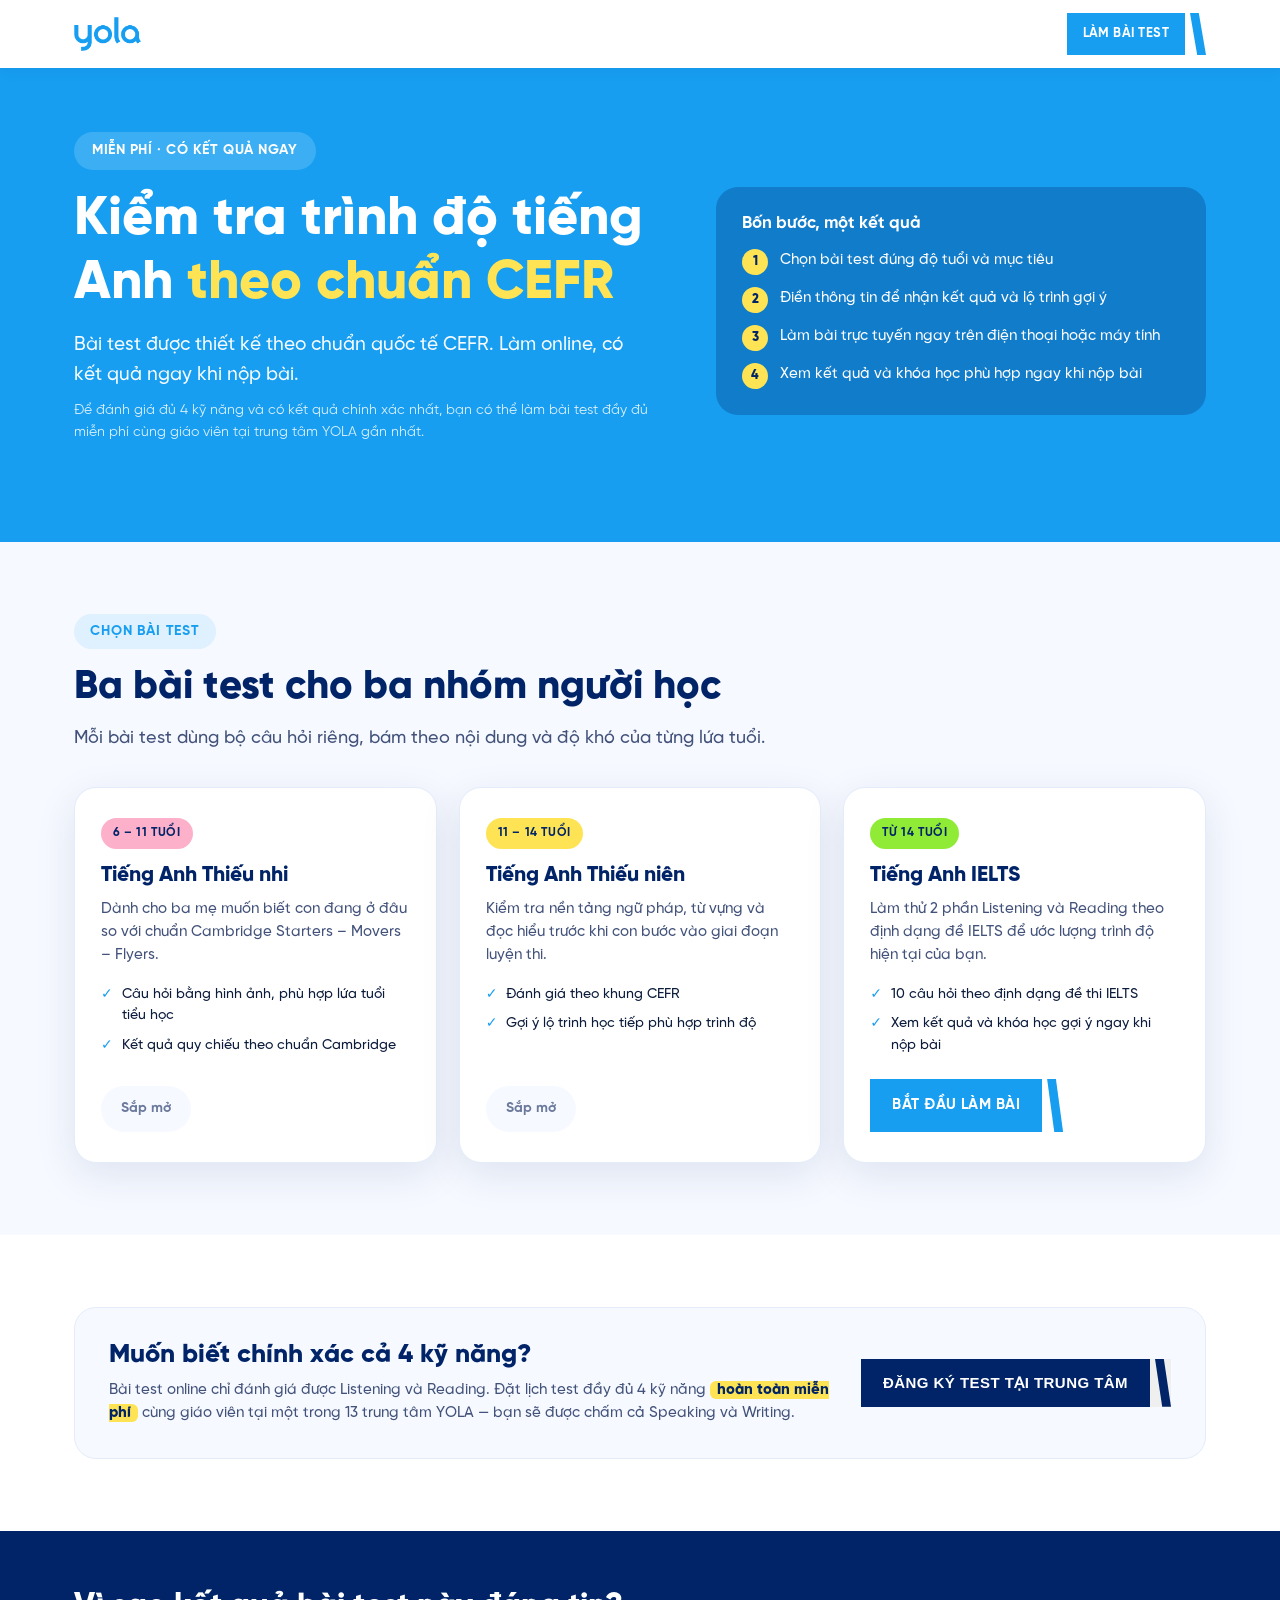
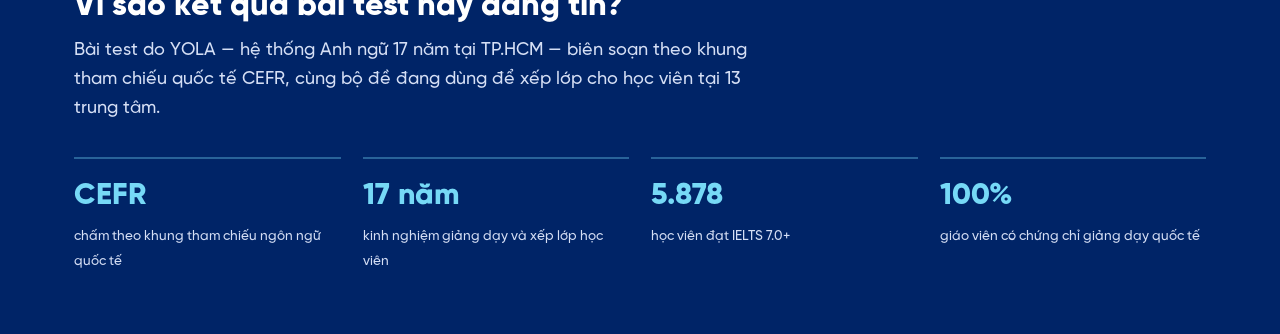
==== index.html @ 4b836312 "Add files via upload" ====
<!DOCTYPE html>
<html lang="vi">
<head>
<meta charset="UTF-8">
<meta name="viewport" content="width=device-width, initial-scale=1.0">
<title>Test trình độ tiếng Anh miễn phí theo chuẩn CEFR — YOLA</title>
<meta name="description" content="Làm bài test trình độ tiếng Anh miễn phí theo chuẩn CEFR. Có kết quả ngay khi nộp bài. 3 bài test: Thiếu nhi, Thiếu niên và IELTS.">
<meta name="robots" content="noindex">
<link rel="icon" type="image/png" href="assets/img_favicon.png">
<meta property="og:title" content="Test trình độ tiếng Anh miễn phí — YOLA">
<meta property="og:description" content="Bài test theo chuẩn CEFR, làm online, có kết quả ngay. Miễn phí.">

<!-- Google Tag Manager -->
<script>
var GTM_ID = 'GTM-TSVSP6Z';
(function(w,d,s,l){if(!GTM_ID)return;w[l]=w[l]||[];w[l].push({'gtm.start':new Date().getTime(),event:'gtm.js'});
var f=d.getElementsByTagName(s)[0],j=d.createElement(s);j.async=true;
j.src='https://www.googletagmanager.com/gtm.js?id='+GTM_ID;f.parentNode.insertBefore(j,f);})(window,document,'script','dataLayer');
</script>
<!-- End Google Tag Manager -->

<link rel="stylesheet" href="assets/tokens.css">
<style>
/* ===== Header ===== */
.nav{display:flex;align-items:center;gap:28px;height:68px}
.nav .logo img{height:34px;width:auto}
header{position:sticky;top:0;background:#fff;z-index:100;box-shadow:0 2px 14px rgba(0,36,103,.06)}
.nav .cta{margin-left:auto}
.nav .cta .lbl{padding:11px 16px;font-size:13px}

/* ===== Hero ===== */
.hero{background:var(--blue);color:#fff;padding:64px 0 72px}
.hero .wrap{display:grid;grid-template-columns:1.1fr .9fr;gap:44px;align-items:center}
@media(max-width:560px){.hero{padding:44px 0 52px}}
.hero h1{font-size:var(--fs-hero);font-weight:var(--fw-xbold);margin-bottom:14px}
.hero h1 .hl{color:var(--yellow)}
.hero .kicker{display:inline-flex;align-items:center;background:rgba(255,255,255,.16);border-radius:var(--radius-pill);padding:8px 18px;font-weight:var(--fw-bold);font-size:var(--fs-sm);letter-spacing:.04em;text-transform:uppercase;margin-bottom:18px}
.hero .sub{font-size:clamp(16px,1.8vw,19px);font-weight:var(--fw-medium);max-width:560px;opacity:.96;margin-bottom:10px}
.hero .note{font-size:var(--fs-sm);opacity:.85;margin-bottom:26px}
.hero .steps{display:flex;flex-direction:column;gap:12px;background:rgba(0,36,103,.28);border-radius:var(--radius-2xl);padding:26px}
.hero .steps h2{font-size:17px;font-weight:var(--fw-bold);margin-bottom:4px}
.hero .step{display:flex;gap:12px;align-items:flex-start;font-size:var(--fs-body);font-weight:var(--fw-medium)}
.hero .step b{flex:0 0 26px;height:26px;border-radius:50%;background:var(--yellow);color:var(--navy);display:flex;align-items:center;justify-content:center;font-size:13px;font-weight:var(--fw-xbold)}
@media(max-width:820px){.hero .wrap{grid-template-columns:1fr}}

/* ===== Band uy tín — cuối trang ===== */
.stat-strip{background:var(--navy);color:#fff;padding:56px 0 60px}
.trust-head{max-width:680px;margin-bottom:34px}
.trust-head h2{font-size:clamp(22px,3vw,32px);font-weight:var(--fw-xbold);color:#fff;margin-bottom:12px}
.trust-head p{font-size:var(--fs-lead);font-weight:var(--fw-medium);color:var(--text-on-navy);line-height:1.6}
.trust-grid{display:grid;grid-template-columns:repeat(4,1fr);gap:22px}
.stat-strip .s{border-top:2px solid rgba(118,217,246,.35);padding-top:14px}
.stat-strip .s b{display:block;font-size:clamp(22px,2.6vw,30px);font-weight:var(--fw-xbold);color:var(--sky);margin-bottom:4px}
.stat-strip .s span{font-size:13.5px;font-weight:var(--fw-medium);color:var(--text-on-navy)}
@media(max-width:820px){.trust-grid{grid-template-columns:repeat(2,1fr)}}

/* ===== Test cards ===== */
.tests{background:var(--grey)}
.tests .grid{display:grid;grid-template-columns:repeat(3,1fr);gap:22px;margin-top:34px}
.tcard{background:#fff;border:1.6px solid var(--border);border-radius:var(--radius-2xl);padding:30px 26px;display:flex;flex-direction:column;box-shadow:var(--shadow-form);transition:box-shadow var(--transition-base),transform var(--transition-base)}
.tcard:hover{box-shadow:var(--shadow-card-hover);transform:translateY(-3px)}
.tcard .age{display:inline-block;align-self:flex-start;font-size:var(--fs-2xs);font-weight:var(--fw-bold);letter-spacing:.05em;text-transform:uppercase;border-radius:var(--radius-pill);padding:6px 12px;margin-bottom:14px}
.tcard.kid .age{background:var(--pink);color:var(--navy)}
.tcard.teen .age{background:var(--yellow);color:var(--navy)}
.tcard.ielts .age{background:var(--lime);color:var(--navy)}
.tcard h3{font-size:21px;font-weight:var(--fw-xbold);color:var(--navy);margin-bottom:10px}
.tcard p{font-size:var(--fs-body);color:var(--text-muted);font-weight:var(--fw-medium);margin-bottom:16px}
.tcard ul{list-style:none;margin:0 0 22px;display:flex;flex-direction:column;gap:8px}
.tcard li{font-size:var(--fs-sm);font-weight:var(--fw-medium);color:var(--ink);display:flex;gap:9px;align-items:flex-start}
.tcard li::before{content:"✓";color:var(--blue);font-weight:var(--fw-xbold);flex:0 0 auto}
.tcard .foot{margin-top:auto}
.tcard .soon{display:inline-flex;align-items:center;font-size:var(--fs-sm);font-weight:var(--fw-bold);color:var(--text-light);background:var(--grey);border-radius:var(--radius-pill);padding:12px 20px}
@media(max-width:980px){.tests .grid{grid-template-columns:1fr}}

.free-hl{background:var(--yellow);color:var(--navy);font-weight:var(--fw-xbold);border-radius:6px;padding:1px 7px}

/* ===== Full test note ===== */
.fulltest{background:#fff}
.fulltest .box{display:grid;grid-template-columns:1fr auto;gap:24px;align-items:center;background:var(--grey);border:1.6px solid var(--border);border-radius:var(--radius-2xl);padding:32px 34px}
.fulltest h2{font-size:clamp(20px,2.4vw,26px);font-weight:var(--fw-xbold);color:var(--navy);margin-bottom:8px}
.fulltest p{font-size:var(--fs-body);color:var(--text-muted);font-weight:var(--fw-medium)}
@media(max-width:820px){.fulltest .box{grid-template-columns:1fr}}

/* ===== Popup đăng ký test tại trung tâm ===== */
.hidden{display:none!important}
.modal-bg{position:fixed;inset:0;background:rgba(0,36,103,.55);z-index:300;display:flex;align-items:center;justify-content:center;padding:20px}
.modal{background:#fff;border-radius:var(--radius-3xl);box-shadow:var(--shadow-modal);max-width:440px;width:100%;padding:32px 28px;position:relative}
.modal h2{font-size:20px;font-weight:var(--fw-xbold);color:var(--navy);margin-bottom:6px;padding-right:28px}
.modal .mlead{font-size:var(--fs-sm);color:var(--text-muted);font-weight:var(--fw-medium);margin-bottom:18px}
.modal .mclose{position:absolute;top:14px;right:16px;background:none;border:none;font-size:26px;line-height:1;color:var(--text-light);cursor:pointer;font-family:inherit}
.modal .mclose:hover{color:var(--navy)}
.field{display:flex;flex-direction:column;gap:6px;min-width:0;margin-bottom:14px}
.field label{font-weight:var(--fw-bold);font-size:13.5px;color:var(--navy)}
.field input,.field select{width:100%;font-family:inherit;font-size:15px;font-weight:var(--fw-medium);padding:13px 14px;border:1.6px solid var(--border-input);border-radius:var(--radius-md);color:var(--ink);background:#fff;outline:none;transition:border var(--transition-fast)}
.field input:focus,.field select:focus{border-color:var(--blue)}
.field .err{font-size:var(--fs-2xs);color:#C0392B;font-weight:var(--fw-semibold);display:none}
.field.invalid input,.field.invalid select{border-color:#C0392B}
.field.invalid .err{display:block}
.consent{font-size:12px;color:var(--text-light);margin-top:14px;font-weight:var(--fw-medium)}
.modal-cta{display:flex;width:100%;margin-top:6px}
.modal-cta .lbl{flex:1;text-align:center}
.toast{position:fixed;left:50%;bottom:60px;transform:translateX(-50%) translateY(20px);background:var(--navy);color:#fff;font-weight:var(--fw-semibold);font-size:var(--fs-sm);padding:13px 22px;border-radius:var(--radius-md);opacity:0;pointer-events:none;transition:all .3s;z-index:400;max-width:90vw;text-align:center}
.toast.show{opacity:1;transform:translateX(-50%) translateY(0)}
</style>
</head>
<body>
<!-- Google Tag Manager (noscript) -->
<noscript><iframe src="https://www.googletagmanager.com/ns.html?id=GTM-TSVSP6Z" height="0" width="0" style="display:none;visibility:hidden"></iframe></noscript>

<header>
  <div class="wrap nav">
    <a class="logo" href="#top" aria-label="YOLA"><img src="assets/img_logo_blue.png" alt="YOLA – Trung tâm Anh ngữ" width="120" height="34"></a>
    <a class="cta light" href="#chon-bai-test"><span class="lbl">Làm bài test</span><span class="tail"></span></a>
  </div>
</header>

<div class="hero" id="top">
  <div class="wrap">
    <div>
      <span class="kicker">Miễn phí · Có kết quả ngay</span>
      <h1>Kiểm tra trình độ tiếng Anh <span class="hl">theo chuẩn CEFR</span></h1>
      <p class="sub">Bài test được thiết kế theo chuẩn quốc tế CEFR. Làm online, có kết quả ngay khi nộp bài.</p>
      <p class="note">Để đánh giá đủ 4 kỹ năng và có kết quả chính xác nhất, bạn có thể làm bài test đầy đủ miễn phí cùng giáo viên tại trung tâm YOLA gần nhất.</p>
    </div>
    <div class="steps">
      <h2>Bốn bước, một kết quả</h2>
      <div class="step"><b>1</b><span>Chọn bài test đúng độ tuổi và mục tiêu</span></div>
      <div class="step"><b>2</b><span>Điền thông tin để nhận kết quả và lộ trình gợi ý</span></div>
      <div class="step"><b>3</b><span>Làm bài trực tuyến ngay trên điện thoại hoặc máy tính</span></div>
      <div class="step"><b>4</b><span>Xem kết quả và khóa học phù hợp ngay khi nộp bài</span></div>
    </div>
  </div>
</div>

<section class="tests" id="chon-bai-test">
  <div class="wrap">
    <span class="eyebrow">Chọn bài test</span>
    <h2 class="sec-title">Ba bài test cho ba nhóm người học</h2>
    <p class="sec-sub">Mỗi bài test dùng bộ câu hỏi riêng, bám theo nội dung và độ khó của từng lứa tuổi.</p>
    <div class="grid">
      <div class="tcard kid">
        <span class="age">6 – 11 tuổi</span>
        <h3>Tiếng Anh Thiếu nhi</h3>
        <p>Dành cho ba mẹ muốn biết con đang ở đâu so với chuẩn Cambridge Starters – Movers – Flyers.</p>
        <ul>
          <li>Câu hỏi bằng hình ảnh, phù hợp lứa tuổi tiểu học</li>
          <li>Kết quả quy chiếu theo chuẩn Cambridge</li>
        </ul>
        <div class="foot"><span class="soon">Sắp mở</span></div>
      </div>
      <div class="tcard teen">
        <span class="age">11 – 14 tuổi</span>
        <h3>Tiếng Anh Thiếu niên</h3>
        <p>Kiểm tra nền tảng ngữ pháp, từ vựng và đọc hiểu trước khi con bước vào giai đoạn luyện thi.</p>
        <ul>
          <li>Đánh giá theo khung CEFR</li>
          <li>Gợi ý lộ trình học tiếp phù hợp trình độ</li>
        </ul>
        <div class="foot"><span class="soon">Sắp mở</span></div>
      </div>
      <div class="tcard ielts">
        <span class="age">Từ 14 tuổi</span>
        <h3>Tiếng Anh IELTS</h3>
        <p>Làm thử 2 phần Listening và Reading theo định dạng đề IELTS để ước lượng trình độ hiện tại của bạn.</p>
        <ul>
          <li>10 câu hỏi theo định dạng đề thi IELTS</li>
          <li>Xem kết quả và khóa học gợi ý ngay khi nộp bài</li>
        </ul>
        <div class="foot"><a class="cta light" href="ielts/"><span class="lbl">Bắt đầu làm bài</span><span class="tail"></span></a></div>
      </div>
    </div>
  </div>
</section>

<section class="fulltest">
  <div class="wrap">
    <div class="box">
      <div>
        <h2>Muốn biết chính xác cả 4 kỹ năng?</h2>
        <p>Bài test online chỉ đánh giá được Listening và Reading. Đặt lịch test đầy đủ 4 kỹ năng <mark class="free-hl">hoàn toàn miễn phí</mark> cùng giáo viên tại một trong 13 trung tâm YOLA — bạn sẽ được chấm cả Speaking và Writing.</p>
      </div>
      <button class="cta" id="btn-open-center" type="button"><span class="lbl">Đăng ký test tại trung tâm</span><span class="tail"></span></button>
    </div>
  </div>
</section>

<!-- Band uy tín cuối trang — trả lời "vì sao tin kết quả bài test này" -->
<div class="stat-strip">
  <div class="wrap">
    <div class="trust-head">
      <h2>Vì sao kết quả bài test này đáng tin?</h2>
      <p>Bài test do YOLA — hệ thống Anh ngữ 17 năm tại TP.HCM — biên soạn theo khung tham chiếu quốc tế CEFR, cùng bộ đề đang dùng để xếp lớp cho học viên tại 13 trung tâm.</p>
    </div>
    <div class="trust-grid">
      <div class="s"><b>CEFR</b><span>chấm theo khung tham chiếu ngôn ngữ quốc tế</span></div>
      <div class="s"><b>17 năm</b><span>kinh nghiệm giảng dạy và xếp lớp học viên</span></div>
      <div class="s"><b>5.878</b><span>học viên đạt IELTS 7.0+</span></div>
      <div class="s"><b>100%</b><span>giáo viên có chứng chỉ giảng dạy quốc tế</span></div>
    </div>
  </div>
</div>

<!-- ============ POPUP ĐĂNG KÝ TEST TẠI TRUNG TÂM ============ -->
<div class="modal-bg hidden" id="center-modal">
  <div class="modal">
    <button class="mclose" id="center-close" type="button" aria-label="Đóng">×</button>
    <h2>Đăng ký test 4 kỹ năng tại trung tâm</h2>
    <p class="mlead">Để lại thông tin, YOLA sẽ liên hệ xếp lịch test miễn phí cùng giáo viên.</p>
    <form id="centerform" novalidate>
      <div class="field" id="cw-name">
        <label for="c-name">Họ và tên *</label>
        <input id="c-name" type="text" placeholder="Nguyễn Văn A" autocomplete="name" required>
        <span class="err">Vui lòng nhập họ tên</span>
      </div>
      <div class="field" id="cw-phone">
        <label for="c-phone">Số điện thoại *</label>
        <input id="c-phone" type="tel" inputmode="numeric" maxlength="10" placeholder="09xx xxx xxx" autocomplete="tel" required>
        <span class="err">Số điện thoại gồm đúng 10 số, bắt đầu bằng số 0</span>
      </div>
      <div class="field" id="cw-test">
        <label for="c-test">Chọn bài test *</label>
        <select id="c-test" required>
          <option value="">Chọn bài test</option>
          <option value="Tiếng Anh Thiếu nhi (6–11 tuổi)">Tiếng Anh Thiếu nhi (6–11 tuổi)</option>
          <option value="Tiếng Anh Thiếu niên (11–14 tuổi)">Tiếng Anh Thiếu niên (11–14 tuổi)</option>
          <option value="Luyện thi IELTS (từ 14 tuổi)">Luyện thi IELTS (từ 14 tuổi)</option>
        </select>
        <span class="err">Vui lòng chọn bài test</span>
      </div>
      <div class="field" id="cw-center">
        <label for="c-center">Trung tâm gần bạn nhất *</label>
        <select id="c-center" required></select>
        <span class="err">Vui lòng chọn trung tâm</span>
      </div>
      <button class="cta light modal-cta" type="submit" id="c-submit"><span class="lbl">Đăng ký test miễn phí</span><span class="tail"></span></button>
      <p class="consent">Bằng việc đăng ký, bạn đồng ý cho YOLA liên hệ tư vấn qua điện thoại/Zalo và đồng ý với chính sách bảo mật thông tin của YOLA.</p>
    </form>
  </div>
</div>

<div class="toast" id="toast"></div>

<script src="assets/config.js"></script>
<script>
/* ==== Cấu hình chung tại assets/config.js ==== */
var API_URL = (window.YOLA_CONFIG||{}).API_URL || '';

/* Mở bằng file:// (xem local): link dạng thư mục không tự mở index.html */
if(location.protocol==='file:'){
  document.querySelectorAll('a[href="ielts/"]').forEach(function(a){ a.href='ielts/index.html'; });
}

/* ===== Bắt & GIỮ UTM/click-id — trang này là trang land từ ads,
   PHẢI lưu sessionStorage để trang test con đọc lại ===== */
var TRACK_KEYS=['utm_source','utm_medium','utm_campaign','utm_content','utm_term','gclid','gbraid','wbraid','fbclid','ttclid','msclkid'];
var TRACK={};
(function(){
  var q={}; try{ new URLSearchParams(location.search).forEach(function(v,k){ q[k.toLowerCase()]=v; }); }catch(e){}
  var saved={}; try{ saved=JSON.parse(sessionStorage.getItem('yola_track')||'{}'); }catch(e){}
  var hasNew=TRACK_KEYS.some(function(k){return q[k]});
  TRACK_KEYS.forEach(function(k){ TRACK[k]= hasNew ? (q[k]||'') : (saved[k]||''); });
  if(!TRACK.utm_source && (TRACK.gclid||TRACK.gbraid||TRACK.wbraid)){ TRACK.utm_source='google'; TRACK.utm_medium=TRACK.utm_medium||'cpc'; }
  if(!TRACK.utm_source && TRACK.fbclid){ TRACK.utm_source='facebook'; TRACK.utm_medium=TRACK.utm_medium||'paid_social'; }
  if(!TRACK.utm_source && TRACK.ttclid){ TRACK.utm_source='tiktok'; TRACK.utm_medium=TRACK.utm_medium||'paid_social'; }
  if(!TRACK.utm_source && !saved.utm_source && document.referrer){
    try{ var h=new URL(document.referrer).hostname.replace('www.',''); if(h && h!==location.hostname){ TRACK.utm_source=h; TRACK.utm_medium='referral'; } }catch(e){}
  }
  if(hasNew || !saved.first_url) TRACK.first_url = (saved.first_url && !hasNew) ? saved.first_url : location.href;
  else TRACK.first_url = saved.first_url;
  try{ sessionStorage.setItem('yola_track', JSON.stringify(TRACK)); }catch(e){}
  window.dataLayer=window.dataLayer||[];
  window.dataLayer.push({event:'yola_track_ready', yola_utm_source:TRACK.utm_source, yola_utm_medium:TRACK.utm_medium,
    yola_utm_campaign:TRACK.utm_campaign, yola_gclid:TRACK.gclid});
})();

function vnTime(){
  try{
    var d=new Date(Date.now()+7*3600*1000);
    var p=function(n){return (n<10?'0':'')+n};
    return d.getUTCFullYear()+'-'+p(d.getUTCMonth()+1)+'-'+p(d.getUTCDate())+' '+
           p(d.getUTCHours())+':'+p(d.getUTCMinutes())+':'+p(d.getUTCSeconds());
  }catch(e){ return ''; }
}
function toast(msg){
  var t=document.getElementById('toast');
  t.textContent=msg; t.classList.add('show');
  clearTimeout(t._tm); t._tm=setTimeout(function(){t.classList.remove('show')},3200);
}

/* ===== 13 trung tâm (mã CRM) — test tại trung tâm nên không có Online ===== */
var CENTERS = [
  {n:'YOLA Cống Quỳnh — Quận 1 (cũ)', crm:'SG2'},
  {n:'YOLA Cộng Hoà — Quận Tân Bình (cũ)', crm:'SG3'},
  {n:'YOLA Phan Văn Trị — Quận Gò Vấp (cũ)', crm:'SG5'},
  {n:'YOLA Điện Biên Phủ — Quận Bình Thạnh (cũ)', crm:'SG6'},
  {n:'YOLA Phan Đăng Lưu — Quận Phú Nhuận (cũ)', crm:'SG7'},
  {n:'YOLA Đặng Văn Bi — TP. Thủ Đức (cũ)', crm:'SG9'},
  {n:'YOLA Lũy Bán Bích — Quận Tân Phú (cũ)', crm:'SG10'},
  {n:'YOLA Bình Tân — Quận Bình Tân (cũ)', crm:'SG11'},
  {n:'YOLA Trần Não — Quận 2 (cũ)', crm:'SG13'},
  {n:'YOLA Hoàng Trọng Mậu — Quận 7 (cũ)', crm:'SG15'},
  {n:'YOLA Đỗ Xuân Hợp — Quận 9 (cũ)', crm:'SG18'},
  {n:'YOLA Nguyễn Tri Phương — Quận 10 (cũ)', crm:'SG19'},
  {n:'YOLA Huỳnh Tấn Phát — Quận 7 (cũ)', crm:'SG20'},
  {n:'YOLA Online Test', crm:'SG00'}
];
(function(){
  var sel=document.getElementById('c-center');
  var o0=document.createElement('option'); o0.value=''; o0.textContent='Chọn trung tâm'; sel.appendChild(o0);
  CENTERS.forEach(function(c){ var o=document.createElement('option'); o.value=c.crm; o.textContent=c.n; sel.appendChild(o); });
})();

/* ===== Popup ===== */
var modal=document.getElementById('center-modal');
document.getElementById('btn-open-center').addEventListener('click', function(){
  modal.classList.remove('hidden');
  document.getElementById('c-name').focus();
});
document.getElementById('center-close').addEventListener('click', function(){ modal.classList.add('hidden'); });
modal.addEventListener('click', function(e){ if(e.target===modal) modal.classList.add('hidden'); });

/* ===== Submit → ghi sheet lead trung tâm (qua Apps Script, action save_center_lead) ===== */
document.getElementById('centerform').addEventListener('submit', function(e){
  e.preventDefault();
  var name=document.getElementById('c-name').value.trim();
  var phone=document.getElementById('c-phone').value.trim();
  var test=document.getElementById('c-test').value;
  var center=document.getElementById('c-center').value;
  var badName=!name, badPhone=!/^0[0-9]{9}$/.test(phone), badTest=!test, badCenter=!center;
  document.getElementById('cw-name').classList.toggle('invalid',badName);
  document.getElementById('cw-phone').classList.toggle('invalid',badPhone);
  document.getElementById('cw-test').classList.toggle('invalid',badTest);
  document.getElementById('cw-center').classList.toggle('invalid',badCenter);
  if(badName||badPhone||badTest||badCenter) return;
  /* Mã CRM theo bảng ánh xạ courses.md */
  var PROGRAM_CRM={'Tiếng Anh Thiếu nhi (6–11 tuổi)':'JUNIOR PRIMARY','Tiếng Anh Thiếu niên (11–14 tuổi)':'JUNIOR','Luyện thi IELTS (từ 14 tuổi)':'IELTS'};
  var payload={
    action:'save_center_lead',
    full_name:name, phone_number:phone, email:'',
    program:PROGRAM_CRM[test]||'', center:center,
    description:'Đăng ký test 4 kỹ năng tại trung tâm — Bài test: '+test,
    landing_page_url: TRACK.first_url||location.href,
    submitted_at: vnTime(),
    utm_source:TRACK.utm_source||'', utm_medium:TRACK.utm_medium||'',
    utm_campaign:TRACK.utm_campaign||'', utm_content:TRACK.utm_content||'',
    utm_term:TRACK.utm_term||'', gclid:TRACK.gclid||'',
    referrer:document.referrer||'',
    device:(window.innerWidth<=820?'mobile':'desktop'),
    page_path:location.pathname
  };
  if(API_URL){
    try{
      var body=JSON.stringify(payload);
      if(!(navigator.sendBeacon && navigator.sendBeacon(API_URL, new Blob([body],{type:'text/plain;charset=utf-8'})))){
        fetch(API_URL,{method:'POST',mode:'no-cors',keepalive:true,headers:{'Content-Type':'text/plain;charset=utf-8'},body:body}).catch(function(){});
      }
    }catch(e2){}
  } else {
    console.log('[DEMO] center lead:', payload);
  }
  window.dataLayer.push({event:'center_lead_submitted'});
  modal.classList.add('hidden');
  e.target.reset();
  toast('✓ YOLA đã nhận thông tin. Trung tâm sẽ liên hệ xếp lịch test cho bạn sớm nhất!');
});
</script>

</body>
</html>
---- assets/tokens.css ----
/* =========================================================
   YOLA LANDING PAGE — DESIGN TOKENS
   Trích trực tiếp từ code thật đang chạy tại uudai.yola.vn
   Dùng: <link rel="stylesheet" href="00-tokens.css"> ở đầu mỗi block
   ========================================================= */

/* ---------- FONT (SVN-Gilroy, nhúng từ thư mục assets) ---------- */
@font-face{font-family:'SVN-Gilroy';src:url(font_regular.woff2) format('woff2');font-weight:400;font-style:normal;font-display:swap}
@font-face{font-family:'SVN-Gilroy';src:url(font_medium.woff2) format('woff2');font-weight:500;font-style:normal;font-display:swap}
@font-face{font-family:'SVN-Gilroy';src:url(font_semibold.woff2) format('woff2');font-weight:600;font-style:normal;font-display:swap}
@font-face{font-family:'SVN-Gilroy';src:url(font_bold.woff2) format('woff2');font-weight:700;font-style:normal;font-display:swap}
@font-face{font-family:'SVN-Gilroy';src:url(font_xbold.woff2) format('woff2');font-weight:800;font-style:normal;font-display:swap}

:root{
  /* ---------- MÀU THƯƠNG HIỆU (brand guideline 2026) ---------- */
  --blue:#179EF1;      /* Primary Blue Light — màu chủ đạo, nút CTA, nền hero */
  --navy:#002467;      /* Primary Blue Dark — tiêu đề, nền section thành tích */
  --lime:#90EB36;      /* Secondary — badge điểm số, dấu tick */
  --sky:#76D9F6;       /* Secondary — số liệu trên nền navy, chấm bullet */
  --pink:#FDB0C9;      /* Secondary — nhóm chương trình mầm non/thiếu nhi */
  --yellow:#FEE454;    /* Secondary — số liệu nổi bật, nút CTA nổi, badge ưu đãi */
  --grey:#F6F9FF;      /* Nền section xen kẽ, nền ô input */
  --ink:#0B1B3B;       /* Màu chữ mặc định */

  /* ---------- MÀU PHỤ TRỢ (dùng trong code, không có trong brandguide) ---------- */
  --text-muted:#42527a;      /* Chữ mô tả, đoạn văn phụ */
  --text-light:#6b7a9c;      /* Chú thích, ghi chú nhỏ */
  --text-on-navy:#D5DFF5;    /* Chữ phụ trên nền navy */
  --text-on-navy-2:#B9C8E8;  /* Chữ phụ mờ hơn trên nền navy */
  --border:#E4ECFA;          /* Viền card */
  --border-input:#D8E2F4;    /* Viền ô nhập liệu */
  --border-soft:#EEF3FC;     /* Viền phân cách nhẹ */
  --scroll-thumb:#C9D8F0;    /* Thanh cuộn ngang/dọc */
  --online-dot:#38D96E;      /* Chấm "đang online" của chatbot */

  /* ---------- FONT SCALE (clamp = tự co giãn theo màn hình) ---------- */
  --font-family:'SVN-Gilroy',system-ui,-apple-system,sans-serif;
  --fs-hero:clamp(32px,4.6vw,54px);      /* H1 hero */
  --fs-stat-hero:clamp(64px,9vw,124px);  /* Con số 68.000+ */
  --fs-section:clamp(26px,3.6vw,40px);   /* Tiêu đề section */
  --fs-stat-lg:clamp(30px,3.4vw,44px);   /* Số liệu card thành tích */
  --fs-modal-title:clamp(28px,3.4vw,42px);
  --fs-lead:clamp(15px,1.6vw,18px);      /* Đoạn mô tả dưới tiêu đề */
  --fs-body:15px;
  --fs-sm:14px;
  --fs-xs:13px;
  --fs-2xs:12px;
  --fs-micro:11px;                        /* Nhãn chip, badge nhỏ */

  /* ---------- FONT WEIGHT ---------- */
  --fw-regular:400; --fw-medium:500; --fw-semibold:600; --fw-bold:700; --fw-xbold:800;

  /* ---------- SPACING SCALE ---------- */
  --space-1:4px;  --space-2:8px;  --space-3:12px; --space-4:16px;
  --space-5:20px; --space-6:24px; --space-7:32px; --space-8:40px;
  --space-9:56px; --space-10:72px;
  --section-py:72px;         /* Padding dọc section — desktop */
  --section-py-mobile:52px;  /* Padding dọc section — mobile */
  --wrap-max:1180px;         /* Chiều rộng tối đa nội dung */
  --wrap-px:24px;            /* Padding ngang nội dung */

  /* ---------- BO GÓC ---------- */
  --radius-sm:8px;    --radius-md:12px;  --radius-lg:16px;
  --radius-xl:18px;   --radius-2xl:22px; --radius-3xl:24px;
  --radius-pill:999px;

  /* ---------- ĐỔ BÓNG ---------- */
  --shadow-card:0 12px 32px rgba(0,36,103,.14);
  --shadow-card-hover:0 14px 38px rgba(0,36,103,.13);
  --shadow-form:0 12px 40px rgba(0,36,103,.10);
  --shadow-float:0 10px 28px rgba(0,36,103,.32);
  --shadow-modal:0 20px 60px rgba(0,36,103,.25);
  --shadow-badge:0 2px 8px rgba(0,36,103,.18);

  /* ---------- CHUYỂN ĐỘNG ---------- */
  --transition-fast:.2s;
  --transition-base:.25s;
  --transition-slow:.45s;
}

/* ---------- BREAKPOINT (ghi chú — CSS không dùng biến trong media query) ----------
   --bp-desktop-lg : 980px   → lưới 3 cột về 2 cột, carousel giáo viên thu nhỏ
   --bp-tablet     : 820px   → hero 2 cột về 1 cột, form 2 cột về 1 cột, ẩn ngắt dòng .dtb
   --bp-mobile-lg  : 640px   → chương trình chuyển thành carousel vuốt ngang
   --bp-mobile     : 560px   → lưới còn 1 cột, thu nhỏ padding section
   Dùng trong code: @media(max-width:980px) / (max-width:820px) / (max-width:640px) / (max-width:560px)
------------------------------------------------------------------- */

/* ---------- RESET & NỀN TẢNG (bắt buộc để block hiển thị đúng) ---------- */
*{margin:0;padding:0;box-sizing:border-box}
html{scroll-behavior:smooth}
html,body{overflow-x:clip;max-width:100%}
body{font-family:var(--font-family);color:var(--ink);background:#fff;line-height:1.55;-webkit-font-smoothing:antialiased}
img{max-width:100%;display:block}
a{text-decoration:none;color:inherit}
h1,h2,h3{line-height:1.2;font-weight:var(--fw-bold)}
.wrap{max-width:var(--wrap-max);margin:0 auto;padding:0 var(--wrap-px)}
section{padding:var(--section-py) 0}
@media(max-width:560px){section{padding:var(--section-py-mobile) 0}}

/* ---------- THÀNH PHẦN DÙNG CHUNG ---------- */
.eyebrow{display:inline-block;font-weight:var(--fw-bold);font-size:var(--fs-sm);letter-spacing:.06em;text-transform:uppercase;color:var(--blue);background:rgba(23,158,241,.10);border-radius:var(--radius-pill);padding:7px 16px;margin-bottom:14px}
.sec-title{font-size:var(--fs-section);font-weight:var(--fw-xbold);color:var(--navy);margin-bottom:14px}
.dtb{display:inline}
@media(max-width:820px){.dtb{display:none}}
.sec-sub{font-size:var(--fs-lead);color:var(--text-muted);max-width:720px;font-weight:var(--fw-medium)}

/* Nút CTA vạt xéo — theo brand guideline mục 3.6 */
.cta{position:relative;display:inline-flex;align-items:center;gap:0;font-weight:var(--fw-bold);text-transform:uppercase;font-size:var(--fs-body);letter-spacing:.03em;cursor:pointer;border:none;white-space:nowrap}
.cta .lbl{background:var(--navy);color:#fff;padding:15px 22px;transition:filter var(--transition-fast)}
.cta .tail{width:16px;align-self:stretch;background:var(--navy);clip-path:polygon(0 0,55% 0,100% 100%,45% 100%);margin-left:5px;transition:filter var(--transition-fast)}
.cta:hover .lbl,.cta:hover .tail{filter:brightness(1.25)}
.cta.light .lbl,.cta.light .tail{background:var(--blue);color:#fff}
.cta.white .lbl,.cta.white .tail{background:#fff;color:var(--blue)}
.cta.white:hover .lbl,.cta.white:hover .tail{filter:brightness(.94)}

/* Thông báo nổi (toast) — dùng chung cho form và chatbot */
.toast{position:fixed;left:50%;bottom:90px;transform:translateX(-50%) translateY(20px);background:var(--navy);color:#fff;font-weight:var(--fw-semibold);font-size:var(--fs-sm);padding:13px 22px;border-radius:var(--radius-md);opacity:0;pointer-events:none;transition:all .3s;z-index:300;max-width:90vw;text-align:center}
.toast.show{opacity:1;transform:translateX(-50%) translateY(0)}
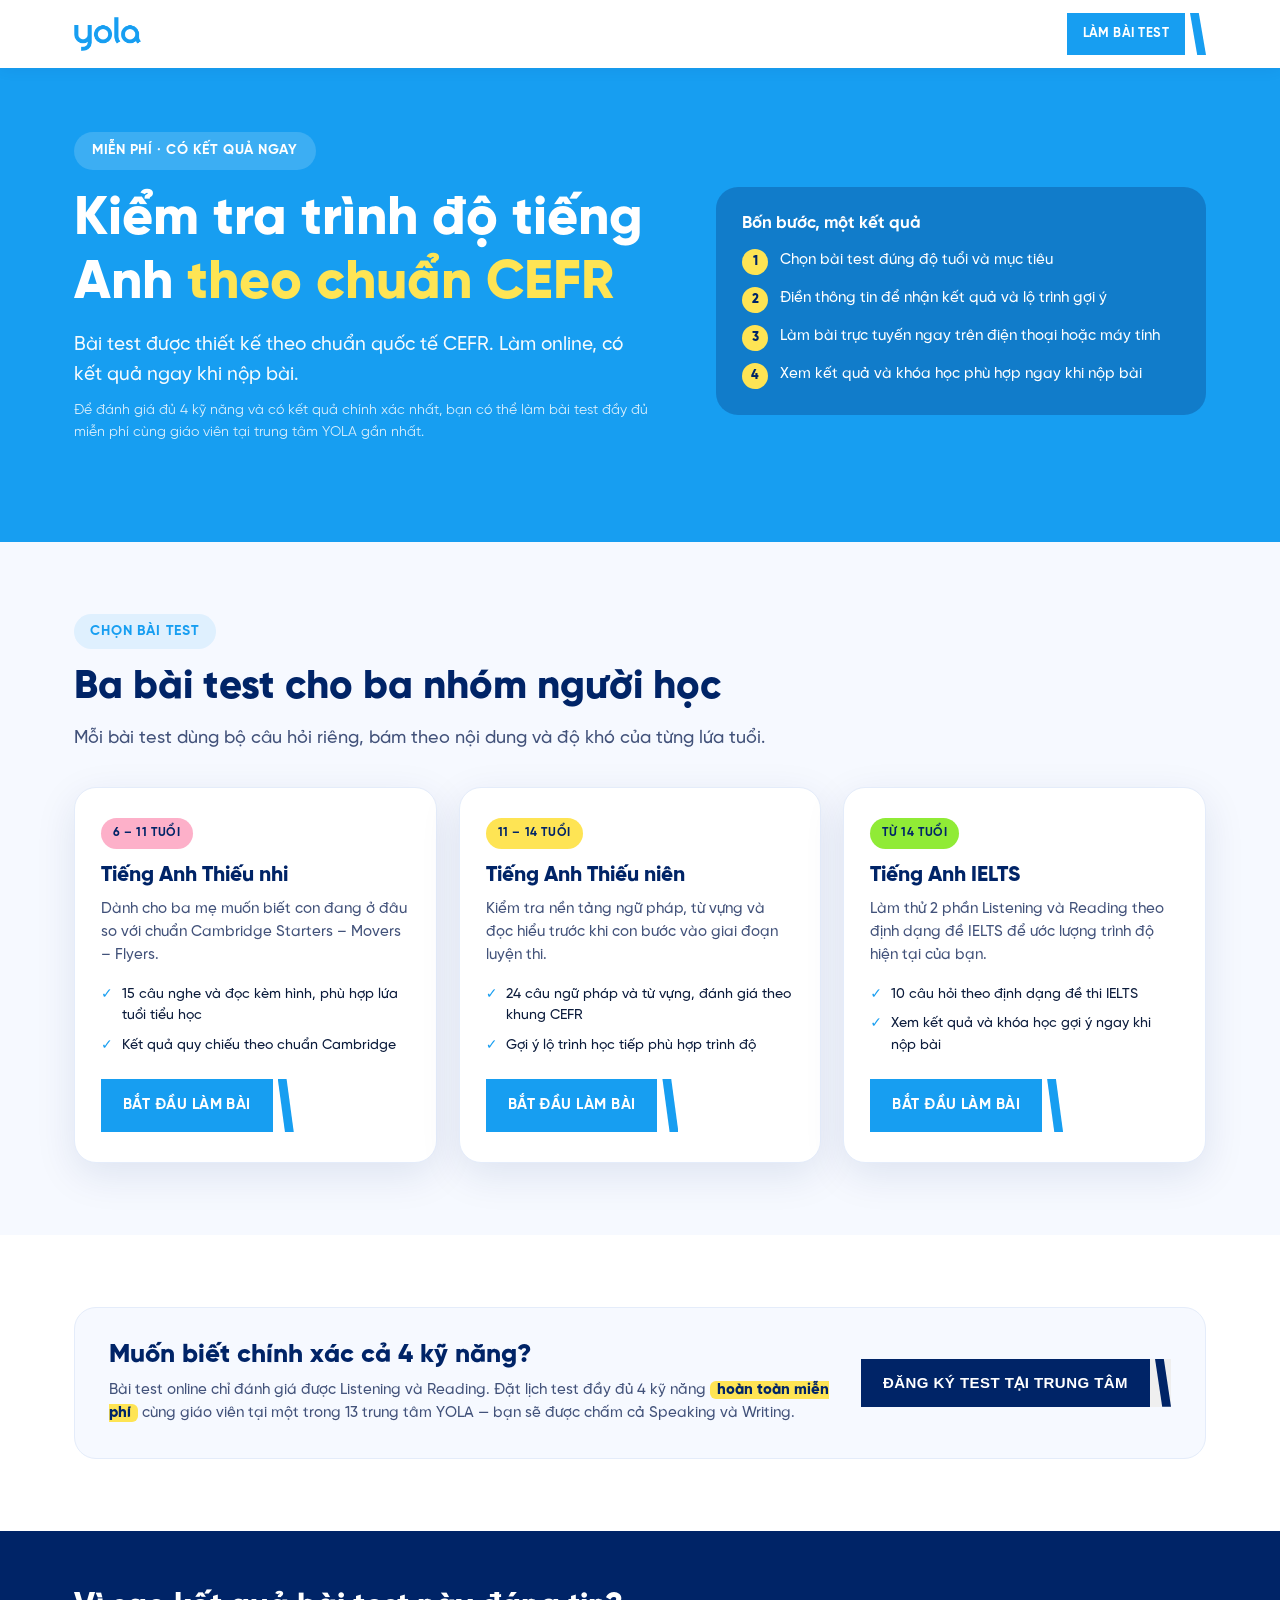
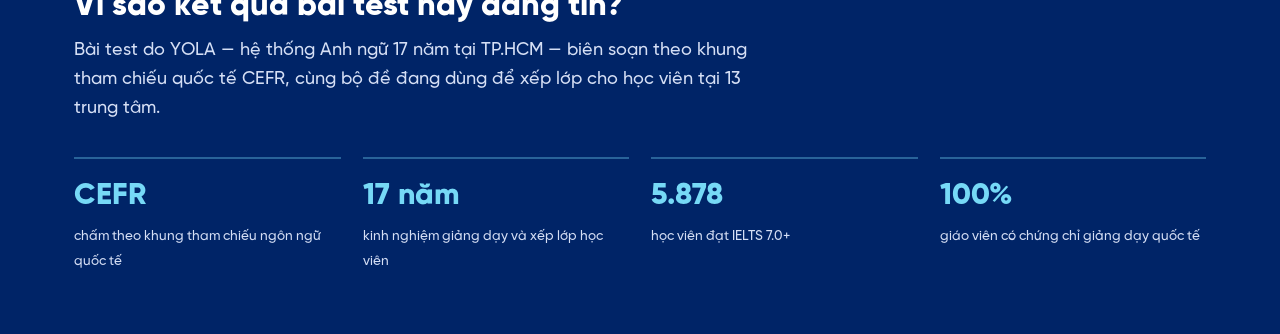
==== commit 86c9ab1f: "nhiều file mới: thieu-nhi\, thieu-nien\, 7 asset, hub, ielts" ====
--- a/index.html
+++ b/index.html
@@ -143,20 +143,20 @@
         <h3>Tiếng Anh Thiếu nhi</h3>
         <p>Dành cho ba mẹ muốn biết con đang ở đâu so với chuẩn Cambridge Starters – Movers – Flyers.</p>
         <ul>
-          <li>Câu hỏi bằng hình ảnh, phù hợp lứa tuổi tiểu học</li>
+          <li>15 câu nghe và đọc kèm hình, phù hợp lứa tuổi tiểu học</li>
           <li>Kết quả quy chiếu theo chuẩn Cambridge</li>
         </ul>
-        <div class="foot"><span class="soon">Sắp mở</span></div>
+        <div class="foot"><a class="cta light" href="thieu-nhi/"><span class="lbl">Bắt đầu làm bài</span><span class="tail"></span></a></div>
       </div>
       <div class="tcard teen">
         <span class="age">11 – 14 tuổi</span>
         <h3>Tiếng Anh Thiếu niên</h3>
         <p>Kiểm tra nền tảng ngữ pháp, từ vựng và đọc hiểu trước khi con bước vào giai đoạn luyện thi.</p>
         <ul>
-          <li>Đánh giá theo khung CEFR</li>
+          <li>24 câu ngữ pháp và từ vựng, đánh giá theo khung CEFR</li>
           <li>Gợi ý lộ trình học tiếp phù hợp trình độ</li>
         </ul>
-        <div class="foot"><span class="soon">Sắp mở</span></div>
+        <div class="foot"><a class="cta light" href="thieu-nien/"><span class="lbl">Bắt đầu làm bài</span><span class="tail"></span></a></div>
       </div>
       <div class="tcard ielts">
         <span class="age">Từ 14 tuổi</span>
@@ -247,7 +247,7 @@
 
 /* Mở bằng file:// (xem local): link dạng thư mục không tự mở index.html */
 if(location.protocol==='file:'){
-  document.querySelectorAll('a[href="ielts/"]').forEach(function(a){ a.href='ielts/index.html'; });
+  document.querySelectorAll('a[href="ielts/"],a[href="thieu-nhi/"],a[href="thieu-nien/"]').forEach(function(a){ a.href=a.getAttribute('href')+'index.html'; });
 }
 
 /* ===== Bắt & GIỮ UTM/click-id — trang này là trang land từ ads,
@@ -348,16 +348,12 @@
     device:(window.innerWidth<=820?'mobile':'desktop'),
     page_path:location.pathname
   };
-  if(API_URL){
-    try{
-      var body=JSON.stringify(payload);
-      if(!(navigator.sendBeacon && navigator.sendBeacon(API_URL, new Blob([body],{type:'text/plain;charset=utf-8'})))){
-        fetch(API_URL,{method:'POST',mode:'no-cors',keepalive:true,headers:{'Content-Type':'text/plain;charset=utf-8'},body:body}).catch(function(){});
-      }
-    }catch(e2){}
-  } else {
-    console.log('[DEMO] center lead:', payload);
-  }
+  try{
+    var body=JSON.stringify(payload);
+    if(!(navigator.sendBeacon && navigator.sendBeacon(API_URL, new Blob([body],{type:'text/plain;charset=utf-8'})))){
+      fetch(API_URL,{method:'POST',mode:'no-cors',keepalive:true,headers:{'Content-Type':'text/plain;charset=utf-8'},body:body}).catch(function(){});
+    }
+  }catch(e2){}
   window.dataLayer.push({event:'center_lead_submitted'});
   modal.classList.add('hidden');
   e.target.reset();
